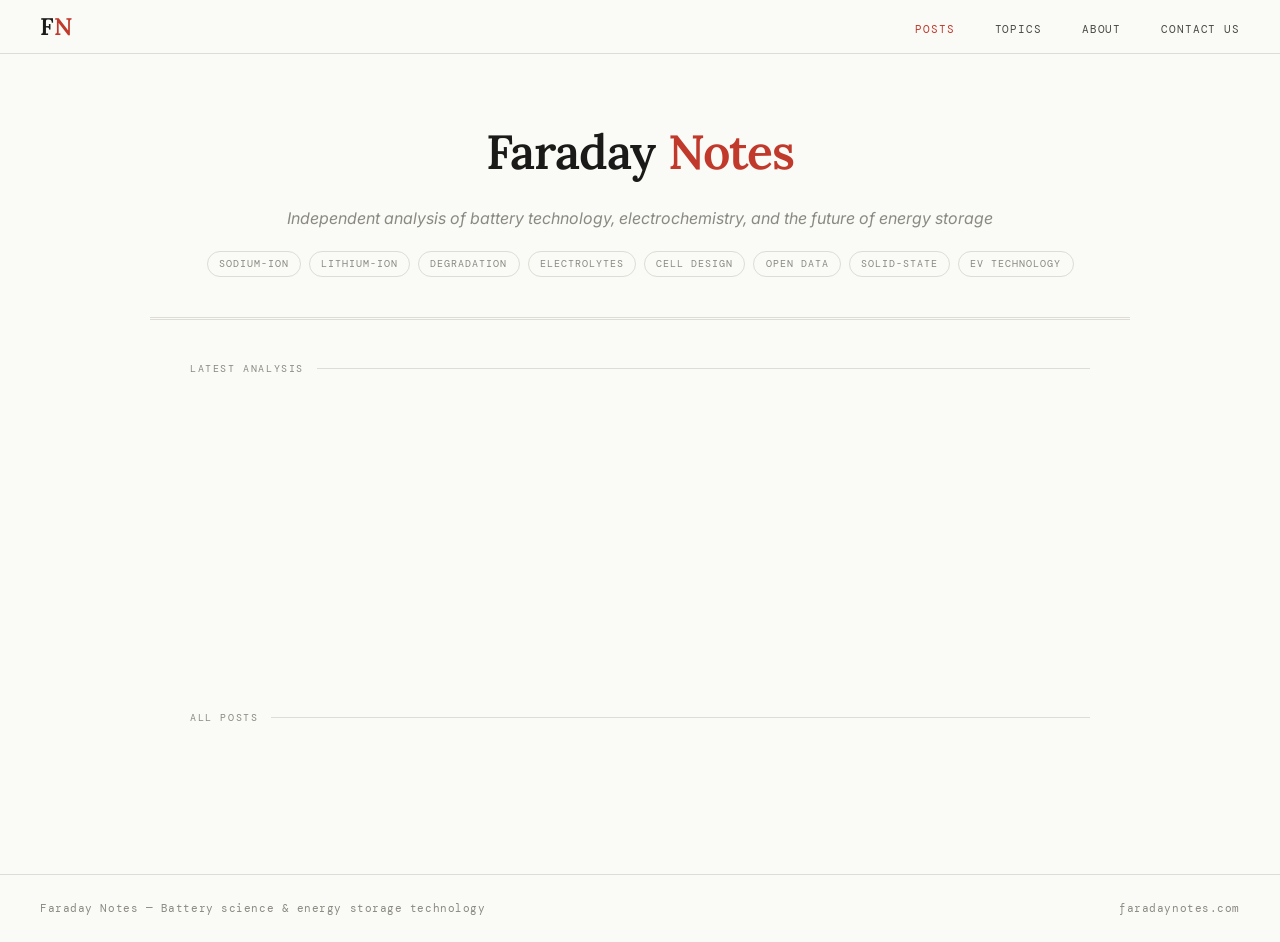
==== index.html @ 0e65e460 "Going live" ====
<!DOCTYPE html>
<html lang="en">
<head>
<meta charset="UTF-8">
<meta name="viewport" content="width=device-width, initial-scale=1.0">
<title>Faraday Notes — Independent Analysis of Battery Technology, Electrochemistry, and the Future of Energy Storage</title>
<meta name="description" content="Deep dives into lithium-ion, sodium-ion, and next-gen batteries — breaking down what's real, what's hype, and what the data actually shows.">

<!-- Open Graph -->
<meta property="og:type" content="website">
<meta property="og:url" content="https://faradaynotes.com/">
<meta property="og:title" content="The Truth Behind the Battery Headlines">
<meta property="og:description" content="Independent analysis of lithium-ion, sodium-ion, and solid-state batteries through real electrochemical data and degradation diagnostics.">
<meta property="og:image" content="https://faradaynotes.com/og-default.png">
<meta name="twitter:card" content="summary_large_image">
<meta name="twitter:title" content="The Truth Behind the Battery Headlines — Faraday Notes">
<meta name="twitter:description" content="Deep dives into lithium-ion, sodium-ion, and next-gen batteries — breaking down what's real, what's hype, and what the data actually shows.">
<meta name="twitter:image" content="https://faradaynotes.com/og-default.png">

<!-- Google Analytics -->
<script async src="https://www.googletagmanager.com/gtag/js?id=G-0CN9KHP8L1"></script>
<script>
  window.dataLayer = window.dataLayer || [];
  function gtag(){dataLayer.push(arguments);}
  gtag('js', new Date());
  gtag('config', 'G-0CN9KHP8L1');
</script>

<link rel="icon" type="image/png" href="favicon.png">
<link rel="icon" type="image/svg+xml" href="data:image/svg+xml,<svg xmlns='http://www.w3.org/2000/svg' viewBox='0 0 32 32'><rect width='32' height='32' fill='%23fafaf7' rx='4'/><text x='1' y='25' font-family='Georgia,serif' font-size='23' font-weight='700' fill='%231a1a18'>F</text><text x='15' y='25' font-family='Georgia,serif' font-size='23' font-weight='700' fill='%23c0392b'>N</text></svg>">
<link rel="preconnect" href="https://fonts.googleapis.com">
<link rel="preconnect" href="https://fonts.gstatic.com" crossorigin>
<link rel="stylesheet" href="https://fonts.googleapis.com/css2?family=Lora:ital,wght@0,400;0,600;1,400&family=DM+Mono:wght@400;500&family=Inter:wght@300;400;600&display=swap">
<link rel="stylesheet" href="style.css">
<style>
  .masthead {
    border-bottom: 3px double var(--rule);
    padding: 3.5rem 2.5rem 2.5rem;
    text-align: center;
    max-width: var(--wide);
    margin: 0 auto;
  }
  .masthead-title {
    font-family: var(--display);
    font-size: 3rem;
    font-weight: 600;
    letter-spacing: -0.02em;
    color: var(--ink);
    margin-bottom: 0.6rem;
  }
  .masthead-title span { color: var(--accent); }
  .masthead-tagline {
    font-size: 1rem;
    font-style: italic;
    color: var(--ink-faint);
    margin-bottom: 1.2rem;
  }
  .masthead-topics {
    display: flex;
    justify-content: center;
    gap: 0.5rem;
    flex-wrap: wrap;
  }
  .topic-pill {
    font-family: var(--mono);
    font-size: 10px;
    letter-spacing: 0.1em;
    text-transform: uppercase;
    color: var(--ink-faint);
    border: 1px solid var(--rule);
    padding: 0.2rem 0.7rem;
    border-radius: 20px;
  }
  .featured-section {
    max-width: var(--wide);
    margin: 0 auto;
    padding: 2.5rem 2.5rem 0;
  }
  .featured-card {
    display: grid;
    grid-template-columns: 1fr 1fr;
    gap: 3rem;
    align-items: center;
    padding-bottom: 2.5rem;
    border-bottom: 1px solid var(--rule);
    cursor: pointer;
    text-decoration: none;
    color: inherit;
  }
  .featured-card:hover .featured-title { color: var(--accent); }
  .featured-tag {
    font-family: var(--mono);
    font-size: 10px;
    letter-spacing: 0.12em;
    text-transform: uppercase;
    color: var(--accent);
    margin-bottom: 0.8rem;
  }
  .featured-title {
    font-family: var(--display);
    font-size: 1.8rem;
    font-weight: 600;
    line-height: 1.25;
    margin-bottom: 0.8rem;
    transition: color 0.15s;
  }
  .featured-excerpt {
    font-size: 0.95rem;
    color: var(--ink-light);
    line-height: 1.65;
    margin-bottom: 1rem;
  }
  .featured-meta {
    font-family: var(--mono);
    font-size: 10px;
    color: var(--ink-faint);
    letter-spacing: 0.05em;
    display: flex;
    gap: 1.2rem;
  }
  .featured-thumb {
    border: 1px solid var(--rule);
    border-radius: 4px;
    overflow: hidden;
    background: var(--paper-warm);
    aspect-ratio: 16 / 9;
  }
  .featured-thumb img {
    width: 100%;
    height: 100%;
    object-fit: cover;
    display: block;
  }
  /* ── Post list (distill.pub-style chronological stack) ── */
  .posts-section {
    max-width: var(--wide);
    margin: 0 auto;
    padding: 2rem 2.5rem 4rem;
  }
  .post-list {
    display: flex;
    flex-direction: column;
    gap: 0;
  }
  .post-row {
    display: grid;
    grid-template-columns: 160px 1fr;
    gap: 1.6rem;
    align-items: start;
    padding: 1.6rem 0;
    border-top: 1px solid var(--rule);
    text-decoration: none;
    color: inherit;
    transition: border-color 0.15s;
  }
  .post-row:last-child { border-bottom: 1px solid var(--rule); }
  .post-row:hover { border-color: var(--accent); }
  .post-row:hover .post-row-title { color: var(--accent); }
  .post-row-thumb {
    aspect-ratio: 16 / 9;
    border: 1px solid var(--rule);
    border-radius: 3px;
    overflow: hidden;
    background: var(--paper-warm);
  }
  .post-row-thumb img {
    width: 100%;
    height: 100%;
    object-fit: cover;
    display: block;
  }
  .post-row-tag {
    font-family: var(--mono);
    font-size: 10px;
    letter-spacing: 0.1em;
    text-transform: uppercase;
    color: var(--accent);
    margin-bottom: 0.45rem;
  }
  .post-row-title {
    font-family: var(--display);
    font-size: 1.05rem;
    font-weight: 600;
    line-height: 1.3;
    margin-bottom: 0.45rem;
    color: var(--ink);
    transition: color 0.15s;
  }
  .post-row-excerpt {
    font-size: 0.85rem;
    color: var(--ink-light);
    line-height: 1.6;
    margin-bottom: 0.6rem;
  }
  .post-row-meta {
    font-family: var(--mono);
    font-size: 10px;
    color: var(--ink-faint);
    letter-spacing: 0.04em;
    display: flex;
    gap: 1rem;
  }
  @media (max-width: 800px) {
    .featured-card { grid-template-columns: 1fr; }
    .masthead-title { font-size: 2rem; }
    .post-row { grid-template-columns: 100px 1fr; gap: 1rem; }
  }
  @media (max-width: 500px) {
    .post-row { grid-template-columns: 1fr; }
    .post-row-thumb { display: none; }
  }
  .load-more-btn {
    font-family: var(--mono);
    font-size: 11px;
    letter-spacing: 0.08em;
    text-transform: uppercase;
    color: var(--ink);
    background: none;
    border: 1px solid var(--rule);
    padding: 0.65rem 1.6rem;
    border-radius: 2px;
    cursor: pointer;
    transition: border-color 0.15s, color 0.15s;
  }
  .load-more-btn:hover { border-color: var(--accent); color: var(--accent); }
</style>
<script>
(function () {
  const PAGE_SIZE = 8;
  let allPosts = [];
  let rendered = 0;

  function formatDate(iso) {
    // "2026-04-20" → "April 20, 2026"
    // Parse as UTC to avoid timezone date-shift
    const d = new Date(iso + 'T00:00:00Z');
    return d.toLocaleDateString('en-US', { year: 'numeric', month: 'long', day: 'numeric', timeZone: 'UTC' });
  }

  function postThumb(slug) {
    return 'posts/' + slug + '/thumbnail.png';
  }

  function postHref(slug) {
    return 'posts/' + slug + '/';
  }

  function renderFeatured(post) {
    const card = document.getElementById('featured-card');
    card.href = postHref(post.slug);
    document.getElementById('featured-tag').textContent = post.tags;
    document.getElementById('featured-title').textContent = post.title;
    document.getElementById('featured-excerpt').textContent = post.excerpt;
    document.getElementById('featured-date').textContent = formatDate(post.date);
    document.getElementById('featured-tags').textContent = post.tags;
    const img = document.getElementById('featured-thumb');
    img.src = postThumb(post.slug);
    img.alt = post.title;
    card.style.visibility = 'visible';
  }

  function makeRow(post) {
    const a = document.createElement('a');
    a.className = 'post-row';
    a.href = postHref(post.slug);
    a.innerHTML =
      '<div class="post-row-thumb">' +
        '<img src="' + postThumb(post.slug) + '" alt="' + post.title.replace(/"/g, '&quot;') + '" loading="lazy">' +
      '</div>' +
      '<div>' +
        '<div class="post-row-tag">' + post.tags + '</div>' +
        '<div class="post-row-title">' + post.title + '</div>' +
        '<div class="post-row-excerpt">' + post.excerpt + '</div>' +
        '<div class="post-row-meta">' +
          '<span>' + formatDate(post.date) + '</span>' +
        '</div>' +
      '</div>';
    return a;
  }

  function renderPage() {
    const list = document.getElementById('post-list');
    const next = allPosts.slice(rendered, rendered + PAGE_SIZE);
    next.forEach(function (post) { list.appendChild(makeRow(post)); });
    rendered += next.length;
    const wrap = document.getElementById('load-more-wrap');
    wrap.style.display = rendered < allPosts.length ? 'block' : 'none';
  }

  fetch('posts/posts.json')
    .then(function (r) { return r.json(); })
    .then(function (posts) {
      if (!posts || !posts.length) return;
      allPosts = posts;
      renderFeatured(posts[0]);
      renderPage();
    })
    .catch(function () {
      /* Silently fail on local file:// preview — use Live Server instead */
    });

  document.addEventListener('click', function (e) {
    if (e.target && e.target.id === 'load-more-btn') {
      renderPage();
    }
  });
})();
</script>
<link rel="canonical" href="https://faradaynotes.com/">
</head>
<body>
<nav>
  <a class="nav-brand" href="/">F<span>N</span></a>
  <ul class="nav-links">
    <li><a href="/" class="active">Posts</a></li>
    <li><a href="topics.html">Topics</a></li>
    <li><a href="about.html">About</a></li>
    <li><a href="contact.html">Contact Us</a></li>
  </ul>
</nav>

<div class="masthead">
  <h1 class="masthead-title">Faraday <span>Notes</span></h1>
  <p class="masthead-tagline">Independent analysis of battery technology, electrochemistry, and the future of energy storage</p>
  <div class="masthead-topics">
    <span class="topic-pill">Sodium-Ion</span>
    <span class="topic-pill">Lithium-Ion</span>
    <span class="topic-pill">Degradation</span>
    <span class="topic-pill">Electrolytes</span>
    <span class="topic-pill">Cell Design</span>
    <span class="topic-pill">Open Data</span>
    <span class="topic-pill">Solid-State</span>
    <span class="topic-pill">EV Technology</span>
  </div>
</div>

<div class="featured-section">
  <div class="section-label">Latest Analysis</div>
  <!-- JS-populated featured card -->
  <a class="featured-card" id="featured-card" href="#" style="visibility:hidden;">
    <div>
      <div class="featured-tag" id="featured-tag"></div>
      <h2 class="featured-title" id="featured-title"></h2>
      <p class="featured-excerpt" id="featured-excerpt"></p>
      <div class="featured-meta">
        <span id="featured-date"></span>
        <span id="featured-tags"></span>
      </div>
    </div>
    <div class="featured-thumb">
      <img id="featured-thumb" src="" alt="" loading="lazy">
    </div>
  </a>
</div>

<div class="posts-section">
  <div class="section-label">All Posts</div>
  <div class="post-list" id="post-list"></div>
  <div id="load-more-wrap" style="text-align:center; padding: 1.5rem 0 0; display:none;">
    <button id="load-more-btn" class="load-more-btn">Load more</button>
  </div>
</div>

<footer>
  <span>Faraday Notes — Battery science & energy storage technology</span>
  <span>faradaynotes.com</span>
</footer>
</body>
</html>
---- style.css ----
/* =============================================================================
   Faraday Notes — Global Stylesheet
   Fonts: Inter (body), Lora (display/headings), DM Mono (labels/code/meta)
   ============================================================================= */

@import url('https://fonts.googleapis.com/css2?family=Lora:ital,wght@0,400;0,600;1,400&family=DM+Mono:ital,wght@0,400;0,500;1,400&family=Inter:wght@300;400;500;600&display=swap');

/* ── Design tokens ── */
:root {
  --ink:        #1a1a18;
  --ink-light:  #4a4a44;
  --ink-faint:  #8a8a82;
  --paper:      #fafaf7;
  --paper-warm: #f4f3ee;
  --accent:     #c0392b;
  --rule:       #ddddd5;
  --highlight:  #fff9c4;

  --mono:    'DM Mono', monospace;
  --serif:   'Inter', system-ui, sans-serif;
  --display: 'Lora', Georgia, serif;

  --col:  680px;
  --wide: 980px;
}

/* ── Reset ── */
*, *::before, *::after {
  box-sizing: border-box;
  margin: 0;
  padding: 0;
}

/* ── Base ── */
body {
  background: var(--paper);
  color: var(--ink);
  font-family: var(--serif);
  font-size: 18px;
  line-height: 1.75;
  -webkit-font-smoothing: antialiased;
  text-rendering: optimizeLegibility;
}

/* ── Navigation ── */
nav {
  border-bottom: 1px solid var(--rule);
  padding: 0 2.5rem;
  height: 54px;
  display: flex;
  align-items: center;
  justify-content: space-between;
  background: var(--paper);
  position: sticky;
  top: 0;
  z-index: 100;
}

.nav-brand {
  font-family: var(--display);
  font-size: 1.5rem;
  font-weight: 600;
  color: var(--ink);
  text-decoration: none;
  letter-spacing: -0.02em;
}

.nav-brand span { color: var(--accent); }

.nav-links {
  display: flex;
  gap: 2.5rem;
  list-style: none;
}

.nav-links a {
  font-family: var(--mono);
  font-size: 11px;
  letter-spacing: 0.08em;
  text-transform: uppercase;
  color: var(--ink-light);
  text-decoration: none;
  transition: color 0.15s;
}

.nav-links a:hover,
.nav-links a.active { color: var(--accent); }

/* ── Footer ── */
footer {
  border-top: 1px solid var(--rule);
  padding: 1.5rem 2.5rem;
  font-family: var(--mono);
  font-size: 11px;
  color: var(--ink-faint);
  letter-spacing: 0.05em;
  display: flex;
  justify-content: space-between;
  align-items: center;
  margin-top: 4rem;
}

/* ── Shared UI atoms ── */

.section-label {
  font-family: var(--mono);
  font-size: 10px;
  letter-spacing: 0.16em;
  text-transform: uppercase;
  color: var(--ink-faint);
  margin-bottom: 1.2rem;
  display: flex;
  align-items: center;
  gap: 0.8rem;
}

.section-label::after {
  content: '';
  flex: 1;
  height: 1px;
  background: var(--rule);
}

.post-tag {
  font-family: var(--mono);
  font-size: 10px;
  letter-spacing: 0.12em;
  text-transform: uppercase;
  color: var(--accent);
  margin-bottom: 0.5rem;
}

/* ── Homepage post list ── */
.post-list {
  display: flex;
  flex-direction: column;
}

.post-row {
  display: grid;
  grid-template-columns: 160px 1fr;
  gap: 1.6rem;
  align-items: start;
  padding: 1.6rem 0;
  border-top: 1px solid var(--rule);
  text-decoration: none;
  color: inherit;
  transition: border-color 0.15s;
}

.post-row:last-child { border-bottom: 1px solid var(--rule); }
.post-row:hover { border-color: var(--accent); }
.post-row:hover .post-row-title { color: var(--accent); }

.post-row-thumb {
  aspect-ratio: 16 / 9;
  border: 1px solid var(--rule);
  border-radius: 3px;
  overflow: hidden;
  background: var(--paper-warm);
}

.post-row-thumb img {
  width: 100%;
  height: 100%;
  object-fit: cover;
  display: block;
}

.post-row-tag {
  font-family: var(--mono);
  font-size: 10px;
  letter-spacing: 0.1em;
  text-transform: uppercase;
  color: var(--accent);
  margin-bottom: 0.45rem;
}

.post-row-title {
  font-family: var(--display);
  font-size: 1.05rem;
  font-weight: 600;
  line-height: 1.3;
  margin-bottom: 0.45rem;
  color: var(--ink);
  transition: color 0.15s;
}

.post-row-excerpt {
  font-size: 0.85rem;
  color: var(--ink-light);
  line-height: 1.6;
  margin-bottom: 0.6rem;
}

.post-row-meta {
  font-family: var(--mono);
  font-size: 10px;
  color: var(--ink-faint);
  letter-spacing: 0.04em;
  display: flex;
  gap: 1rem;
}

.post-meta {
  font-family: var(--mono);
  font-size: 10px;
  color: var(--ink-faint);
  letter-spacing: 0.04em;
}

.tag {
  font-family: var(--mono);
  font-size: 10px;
  letter-spacing: 0.1em;
  text-transform: uppercase;
  color: var(--ink-faint);
  border: 1px solid var(--rule);
  padding: 0.2rem 0.6rem;
  border-radius: 2px;
}

.back-btn {
  font-family: var(--mono);
  font-size: 11px;
  letter-spacing: 0.08em;
  text-transform: uppercase;
  color: var(--ink-faint);
  background: none;
  border: none;
  cursor: pointer;
  padding: 0;
  margin-bottom: 2rem;
  display: inline-block;
  text-decoration: none;
}

.back-btn:hover { color: var(--accent); }

/* =============================================================================
   Post layout — CSS Grid with named column lines
   Columns: screen (viewport) > page (~960px) > text (~680px)
   .post-body uses display:contents so its children join the grid directly.
   ============================================================================= */

.post-layout {
  display: grid;
  grid-template-columns:
    [screen-start] 1fr
    [page-start]   minmax(0, 140px)
    [text-start]   minmax(0, 680px)
    [text-end]     minmax(0, 140px)
    [page-end]     1fr
    [screen-end];
  row-gap: 0;
}

.post-layout > * { grid-column: text; }

/* ── Post header ── */
.post-header {
  grid-column: text;
  padding: 4rem 0 2.5rem;
  border-bottom: 1px solid var(--rule);
}

.post-category {
  font-family: var(--mono);
  font-size: 11px;
  letter-spacing: 0.14em;
  text-transform: uppercase;
  color: var(--accent);
  margin-bottom: 0.9rem;
}

.post-h1 {
  font-family: var(--display);
  font-size: 2.4rem;
  font-weight: 600;
  line-height: 1.18;
  margin-bottom: 1.1rem;
  letter-spacing: -0.01em;
}

.post-abstract {
  font-size: 1.05rem;
  font-style: italic;
  color: var(--ink-light);
  line-height: 1.72;
  margin-bottom: 1.6rem;
}

.post-byline {
  font-family: var(--mono);
  font-size: 11px;
  color: var(--ink-faint);
  letter-spacing: 0.04em;
  border-top: 1px solid var(--rule);
  padding-top: 1rem;
  display: flex;
  gap: 2rem;
  flex-wrap: wrap;
}

.small-note {
  font-size: 0.9rem;
  color: var(--ink-faint);
}

/* ── Hero image ── */
.hero-wrap {
  grid-column: page;
  padding: 2.5rem 0 0;
}

.hero-card {
  background: var(--paper-warm);
  border: 1px solid var(--rule);
  border-radius: 6px;
  overflow: hidden;
}

.hero-card img { width: 100%; display: block; }

/* ── Post body ── */
.post-body { display: contents; }

.post-body h2 {
  grid-column: text;
  font-family: var(--display);
  font-size: 1.42rem;
  font-weight: 600;
  margin: 3.2rem 0 0.9rem;
  border-left: 3px solid var(--accent);
  padding-left: 0.85rem;
}

.post-body h3 {
  grid-column: text;
  font-family: var(--mono);
  font-size: 11px;
  letter-spacing: 0.12em;
  text-transform: uppercase;
  color: var(--ink-faint);
  margin: 2rem 0 0.7rem;
}

.post-body p {
  grid-column: text;
  margin-bottom: 0;
  margin-top: 1.1em;
}

.post-body p:first-child { margin-top: 1.8rem; }

.lede-list {
  grid-column: text;
  margin: 0.5rem 0 1rem 1.2rem;
}

.lede-list li { margin-bottom: 0.5rem; }

/* ── Aside ── */
.aside {
  grid-column: text;
  background: var(--highlight);
  border-left: 3px solid #e8b84b;
  padding: 0.9rem 1.1rem;
  margin: 1.6rem 0;
  font-size: 0.93rem;
  color: var(--ink-light);
  font-style: italic;
  border-radius: 0 3px 3px 0;
}

/* ── Figure system ── */
.fig-inline {
  grid-column: text;
  background: var(--paper-warm);
  border: 1px solid var(--rule);
  border-radius: 6px;
  overflow: hidden;
  margin: 3rem 0 0;
}

.fig-inline + p { margin-top: 1.8rem; }

.fig-inline img {
  width: 100%;
  display: block;
}

.fig-caption {
  font-family: var(--mono);
  font-size: 11px;
  color: var(--ink-faint);
  line-height: 1.6;
  padding: 0.85rem 1rem 0.9rem;
  border-top: 1px solid var(--rule);
}

.fig-inline.fig-page { grid-column: page; }

/* ── Data tables ── */
.electrochem-table {
  grid-column: text;
  background: var(--paper-warm);
  border: 1px solid var(--rule);
  border-radius: 6px;
  overflow: hidden;
  margin: 2rem 0 0;
  padding: 1.1rem;
}

.data-table {
  width: 100%;
  border-collapse: collapse;
  font-size: 0.92rem;
}

.data-table th {
  font-family: var(--mono);
  font-size: 10px;
  letter-spacing: 0.1em;
  text-transform: uppercase;
  color: var(--ink-faint);
  border-bottom: 2px solid var(--rule);
  padding: 0.6rem 0.75rem;
  text-align: left;
  vertical-align: bottom;
}

.data-table td {
  padding: 0.75rem;
  border-bottom: 1px solid var(--rule);
  color: var(--ink-light);
  vertical-align: top;
}

.data-table tr:last-child td { border-bottom: none; }
.data-table tr:hover td { background: rgba(0,0,0,0.018); }

.table-note {
  margin-top: 0.85rem;
  font-size: 0.88rem;
  color: var(--ink-faint);
  font-style: italic;
}

/* ── Callout grid ── */
.callout-grid {
  grid-column: text;
  display: grid;
  grid-template-columns: 1fr 1fr;
  gap: 1rem;
  margin: 1.8rem 0 0;
}

.callout {
  border: 1px solid var(--rule);
  background: var(--paper-warm);
  padding: 1.1rem;
  border-radius: 5px;
}

.callout .label {
  font-family: var(--mono);
  font-size: 10px;
  letter-spacing: 0.1em;
  text-transform: uppercase;
  color: var(--ink-faint);
  margin-bottom: 0.5rem;
}

.callout p {
  grid-column: unset;
  margin-top: 0.3rem;
  font-size: 0.95rem;
}

/* ── Equation / key-fact box ── */
.equation {
  grid-column: text;
  font-family: var(--mono);
  font-size: 0.88rem;
  background: var(--paper-warm);
  border: 1px solid var(--rule);
  padding: 1.1rem 1.3rem;
  margin: 2rem 0 0;
  text-align: center;
  border-radius: 5px;
  line-height: 1.65;
  color: var(--ink-light);
}

/* ── Two-up image pair ── */
.two-up {
  grid-column: text;
  display: grid;
  grid-template-columns: 1fr 1fr;
  gap: 1rem;
}

/* ── Post tags ── */
.post-tags {
  grid-column: text;
  margin-top: 3rem;
  padding-top: 1.4rem;
  border-top: 1px solid var(--rule);
  display: flex;
  gap: 0.5rem;
  flex-wrap: wrap;
}

/* ── Figure 3: interactive dQ/dV chart widget ── */
.fig3-wrap {
  grid-column: page;
  background: var(--paper-warm);
  border: 1px solid var(--rule);
  border-radius: 6px;
  overflow: hidden;
  margin: 3rem 0 0;
}

.fig3-toolbar {
  padding: 1rem 1.2rem 0.9rem;
  border-bottom: 1px solid var(--rule);
  background: var(--paper);
}

.fig3-btns {
  display: flex;
  gap: 0.5rem;
  margin-bottom: 0.85rem;
}

.fig3-btn {
  font-family: var(--mono);
  font-size: 10px;
  letter-spacing: 0.06em;
  text-transform: uppercase;
  padding: 0.35rem 0.75rem;
  border: 1px solid var(--rule);
  border-radius: 3px;
  background: var(--paper);
  color: var(--ink-light);
  cursor: pointer;
  transition: all 0.12s;
}

.fig3-btn:hover               { background: var(--paper-warm); color: var(--ink); }
.fig3-btn-primary             { border-color: var(--accent); color: var(--accent); }
.fig3-btn-primary:hover       { background: var(--accent); color: #fff; }

.fig3-checks {
  display: flex;
  flex-wrap: wrap;
  gap: 0.4rem 1.1rem;
  font-family: var(--mono);
  font-size: 10px;
  color: var(--ink-light);
}

.fig3-chk {
  display: inline-flex;
  align-items: center;
  gap: 0.4rem;
  cursor: pointer;
  user-select: none;
  letter-spacing: 0.03em;
}

.fig3-chk input       { cursor: pointer; accent-color: var(--accent); }

.fig3-swatch {
  width: 20px;
  height: 0;
  display: inline-block;
  border-top: 3px solid #000;
  flex-shrink: 0;
}

.fig3-panels          { padding: 1rem 1.2rem 0.5rem; }
.fig3-panel           { margin-bottom: 1.2rem; }

.fig3-panel-title {
  font-family: var(--mono);
  font-size: 10px;
  letter-spacing: 0.1em;
  text-transform: uppercase;
  color: var(--ink-faint);
  margin-bottom: 0.5rem;
}

.fig3-chart-wrap {
  position: relative;
  height: 340px;
}

/* ── Responsive ── */
@media (max-width: 1060px) {
  .post-layout {
    grid-template-columns:
      [screen-start page-start] 2rem
      [text-start] 1fr
      [text-end] 2rem
      [page-end screen-end];
  }
}

@media (max-width: 800px) {
  nav    { padding: 0 1.2rem; }
  footer { flex-direction: column; gap: 0.5rem; text-align: center; }
  .post-row { grid-template-columns: 100px 1fr; gap: 1rem; }
}

@media (max-width: 500px) {
  .post-row { grid-template-columns: 1fr; }
  .post-row-thumb { display: none; }
}

@media (max-width: 600px) {
  .post-h1     { font-size: 1.85rem; }
  .post-header { padding-top: 2.5rem; }
  .two-up,
  .callout-grid { grid-template-columns: 1fr; }
}
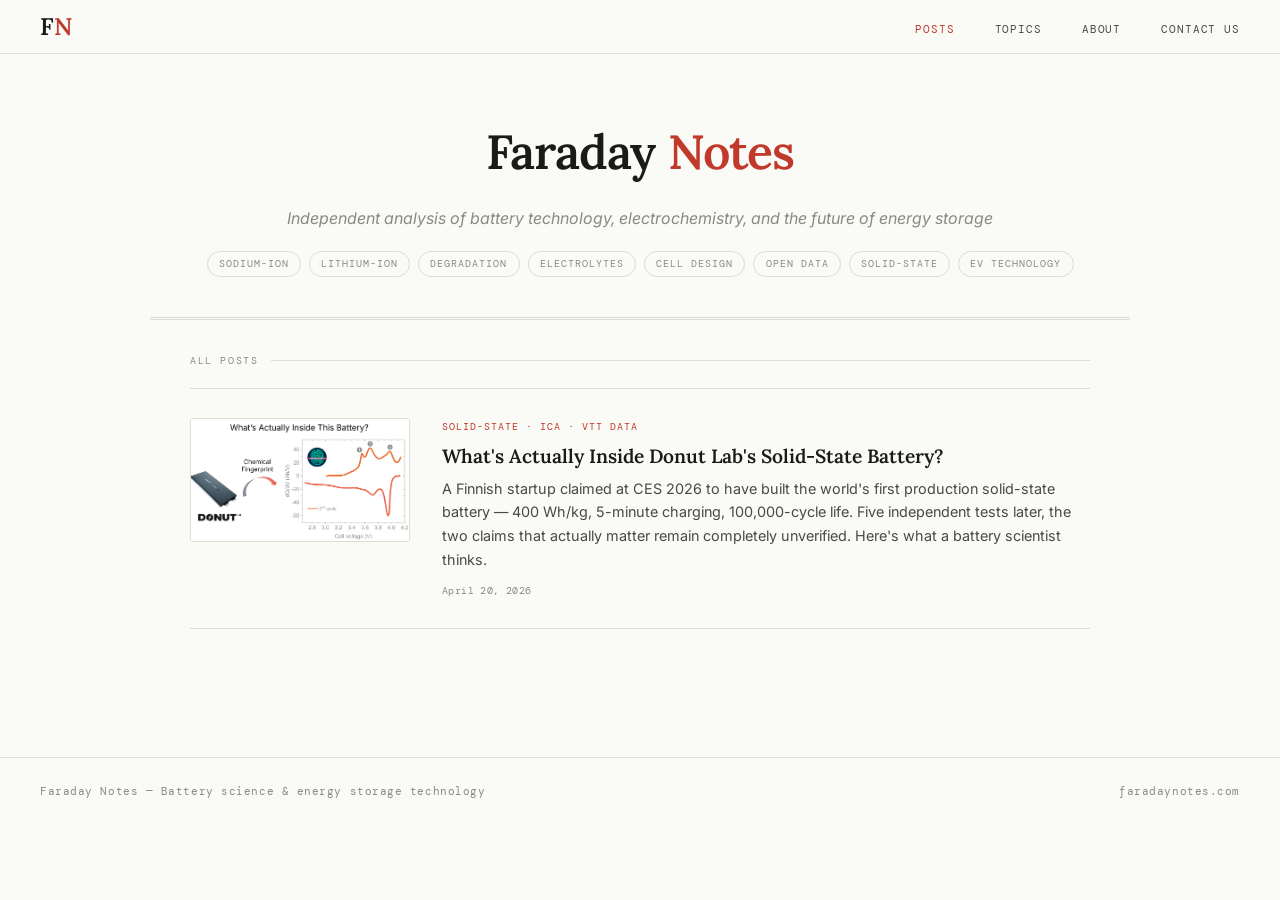
==== commit 3db1ff7f: "going live 2" ====
--- a/index.html
+++ b/index.html
@@ -71,67 +71,8 @@
     padding: 0.2rem 0.7rem;
     border-radius: 20px;
   }
-  .featured-section {
-    max-width: var(--wide);
-    margin: 0 auto;
-    padding: 2.5rem 2.5rem 0;
-  }
-  .featured-card {
-    display: grid;
-    grid-template-columns: 1fr 1fr;
-    gap: 3rem;
-    align-items: center;
-    padding-bottom: 2.5rem;
-    border-bottom: 1px solid var(--rule);
-    cursor: pointer;
-    text-decoration: none;
-    color: inherit;
-  }
-  .featured-card:hover .featured-title { color: var(--accent); }
-  .featured-tag {
-    font-family: var(--mono);
-    font-size: 10px;
-    letter-spacing: 0.12em;
-    text-transform: uppercase;
-    color: var(--accent);
-    margin-bottom: 0.8rem;
-  }
-  .featured-title {
-    font-family: var(--display);
-    font-size: 1.8rem;
-    font-weight: 600;
-    line-height: 1.25;
-    margin-bottom: 0.8rem;
-    transition: color 0.15s;
-  }
-  .featured-excerpt {
-    font-size: 0.95rem;
-    color: var(--ink-light);
-    line-height: 1.65;
-    margin-bottom: 1rem;
-  }
-  .featured-meta {
-    font-family: var(--mono);
-    font-size: 10px;
-    color: var(--ink-faint);
-    letter-spacing: 0.05em;
-    display: flex;
-    gap: 1.2rem;
-  }
-  .featured-thumb {
-    border: 1px solid var(--rule);
-    border-radius: 4px;
-    overflow: hidden;
-    background: var(--paper-warm);
-    aspect-ratio: 16 / 9;
-  }
-  .featured-thumb img {
-    width: 100%;
-    height: 100%;
-    object-fit: cover;
-    display: block;
-  }
-  /* ── Post list (distill.pub-style chronological stack) ── */
+
+  /* ── Post list ── */
   .posts-section {
     max-width: var(--wide);
     margin: 0 auto;
@@ -144,10 +85,10 @@
   }
   .post-row {
     display: grid;
-    grid-template-columns: 160px 1fr;
-    gap: 1.6rem;
+    grid-template-columns: 220px 1fr;
+    gap: 2rem;
     align-items: start;
-    padding: 1.6rem 0;
+    padding: 1.8rem 0;
     border-top: 1px solid var(--rule);
     text-decoration: none;
     color: inherit;
@@ -175,22 +116,22 @@
     letter-spacing: 0.1em;
     text-transform: uppercase;
     color: var(--accent);
-    margin-bottom: 0.45rem;
+    margin-bottom: 0.5rem;
   }
   .post-row-title {
     font-family: var(--display);
-    font-size: 1.05rem;
+    font-size: 1.2rem;
     font-weight: 600;
     line-height: 1.3;
-    margin-bottom: 0.45rem;
+    margin-bottom: 0.5rem;
     color: var(--ink);
     transition: color 0.15s;
   }
   .post-row-excerpt {
-    font-size: 0.85rem;
+    font-size: 0.9rem;
     color: var(--ink-light);
-    line-height: 1.6;
-    margin-bottom: 0.6rem;
+    line-height: 1.65;
+    margin-bottom: 0.65rem;
   }
   .post-row-meta {
     font-family: var(--mono);
@@ -201,9 +142,8 @@
     gap: 1rem;
   }
   @media (max-width: 800px) {
-    .featured-card { grid-template-columns: 1fr; }
     .masthead-title { font-size: 2rem; }
-    .post-row { grid-template-columns: 100px 1fr; gap: 1rem; }
+    .post-row { grid-template-columns: 140px 1fr; gap: 1.2rem; }
   }
   @media (max-width: 500px) {
     .post-row { grid-template-columns: 1fr; }
@@ -231,8 +171,6 @@
   let rendered = 0;
 
   function formatDate(iso) {
-    // "2026-04-20" → "April 20, 2026"
-    // Parse as UTC to avoid timezone date-shift
     const d = new Date(iso + 'T00:00:00Z');
     return d.toLocaleDateString('en-US', { year: 'numeric', month: 'long', day: 'numeric', timeZone: 'UTC' });
   }
@@ -243,20 +181,6 @@
 
   function postHref(slug) {
     return 'posts/' + slug + '/';
-  }
-
-  function renderFeatured(post) {
-    const card = document.getElementById('featured-card');
-    card.href = postHref(post.slug);
-    document.getElementById('featured-tag').textContent = post.tags;
-    document.getElementById('featured-title').textContent = post.title;
-    document.getElementById('featured-excerpt').textContent = post.excerpt;
-    document.getElementById('featured-date').textContent = formatDate(post.date);
-    document.getElementById('featured-tags').textContent = post.tags;
-    const img = document.getElementById('featured-thumb');
-    img.src = postThumb(post.slug);
-    img.alt = post.title;
-    card.style.visibility = 'visible';
   }
 
   function makeRow(post) {
@@ -292,7 +216,6 @@
     .then(function (posts) {
       if (!posts || !posts.length) return;
       allPosts = posts;
-      renderFeatured(posts[0]);
       renderPage();
     })
     .catch(function () {
@@ -334,25 +257,6 @@
   </div>
 </div>
 
-<div class="featured-section">
-  <div class="section-label">Latest Analysis</div>
-  <!-- JS-populated featured card -->
-  <a class="featured-card" id="featured-card" href="#" style="visibility:hidden;">
-    <div>
-      <div class="featured-tag" id="featured-tag"></div>
-      <h2 class="featured-title" id="featured-title"></h2>
-      <p class="featured-excerpt" id="featured-excerpt"></p>
-      <div class="featured-meta">
-        <span id="featured-date"></span>
-        <span id="featured-tags"></span>
-      </div>
-    </div>
-    <div class="featured-thumb">
-      <img id="featured-thumb" src="" alt="" loading="lazy">
-    </div>
-  </a>
-</div>
-
 <div class="posts-section">
   <div class="section-label">All Posts</div>
   <div class="post-list" id="post-list"></div>
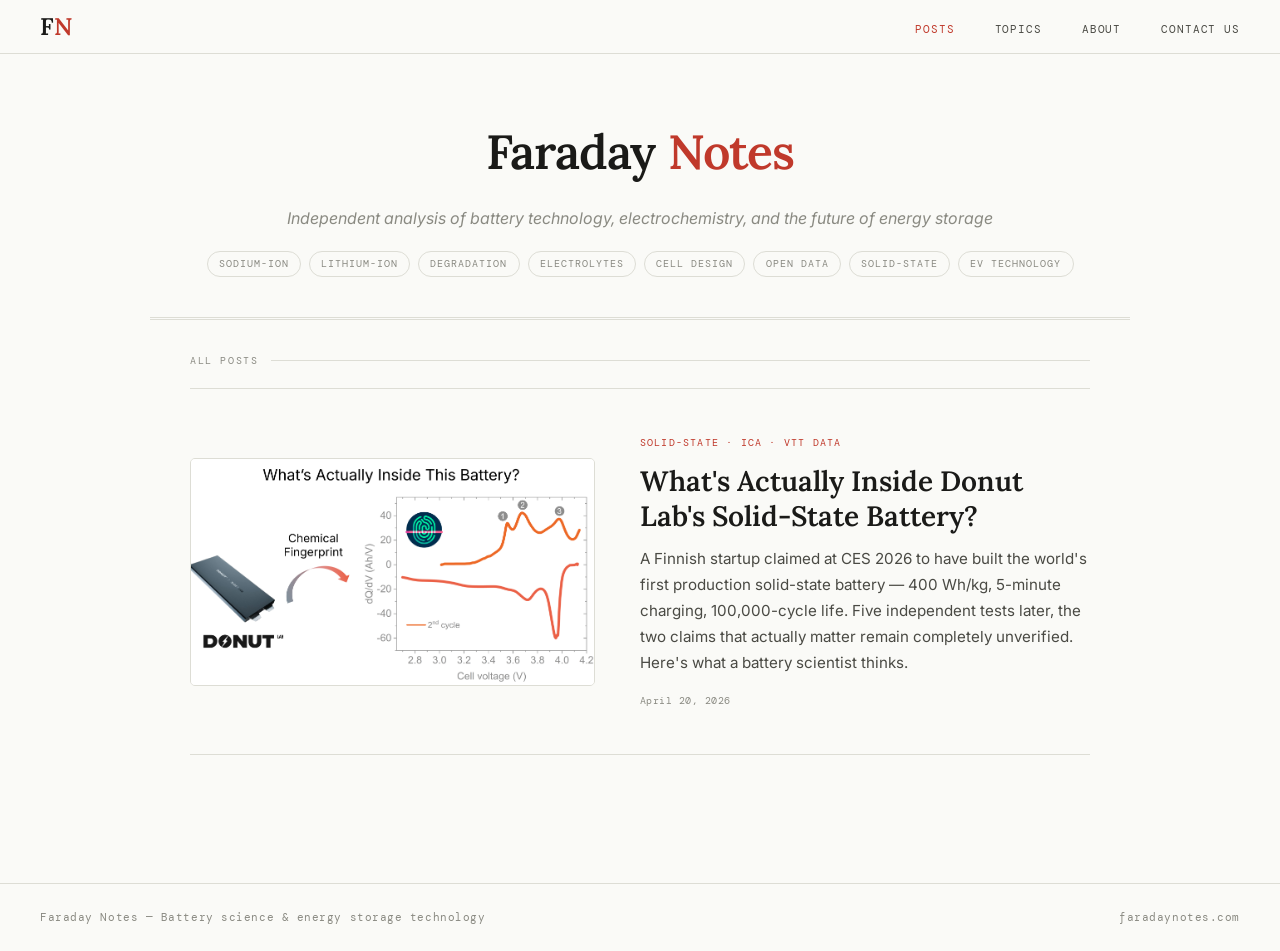
==== commit 2d5c1e37: "going live 3" ====
--- a/index.html
+++ b/index.html
@@ -72,7 +72,7 @@
     border-radius: 20px;
   }
 
-  /* ── Post list ── */
+  /* ── Post feed ── */
   .posts-section {
     max-width: var(--wide);
     margin: 0 auto;
@@ -81,74 +81,71 @@
   .post-list {
     display: flex;
     flex-direction: column;
-    gap: 0;
-  }
-  .post-row {
+  }
+
+  .post-card {
     display: grid;
-    grid-template-columns: 220px 1fr;
-    gap: 2rem;
-    align-items: start;
-    padding: 1.8rem 0;
+    grid-template-columns: 45% 1fr;
+    gap: 2.8rem;
+    align-items: center;
+    padding: 2.8rem 0;
     border-top: 1px solid var(--rule);
     text-decoration: none;
     color: inherit;
     transition: border-color 0.15s;
   }
-  .post-row:last-child { border-bottom: 1px solid var(--rule); }
-  .post-row:hover { border-color: var(--accent); }
-  .post-row:hover .post-row-title { color: var(--accent); }
-  .post-row-thumb {
+  .post-card:last-child { border-bottom: 1px solid var(--rule); }
+  .post-card:hover { border-color: var(--accent); }
+  .post-card:hover .post-card-title { color: var(--accent); }
+
+  .post-card-thumb {
     aspect-ratio: 16 / 9;
     border: 1px solid var(--rule);
-    border-radius: 3px;
+    border-radius: 5px;
     overflow: hidden;
     background: var(--paper-warm);
   }
-  .post-row-thumb img {
+  .post-card-thumb img {
     width: 100%;
     height: 100%;
     object-fit: cover;
     display: block;
-  }
-  .post-row-tag {
+    transition: transform 0.3s ease;
+  }
+  .post-card:hover .post-card-thumb img { transform: scale(1.02); }
+
+  .post-card-tag {
     font-family: var(--mono);
     font-size: 10px;
-    letter-spacing: 0.1em;
+    letter-spacing: 0.12em;
     text-transform: uppercase;
     color: var(--accent);
-    margin-bottom: 0.5rem;
-  }
-  .post-row-title {
+    margin-bottom: 0.8rem;
+  }
+  .post-card-title {
     font-family: var(--display);
-    font-size: 1.2rem;
+    font-size: 1.75rem;
     font-weight: 600;
-    line-height: 1.3;
-    margin-bottom: 0.5rem;
+    line-height: 1.22;
+    margin-bottom: 0.85rem;
     color: var(--ink);
     transition: color 0.15s;
   }
-  .post-row-excerpt {
-    font-size: 0.9rem;
+  .post-card-excerpt {
+    font-size: 0.95rem;
     color: var(--ink-light);
-    line-height: 1.65;
-    margin-bottom: 0.65rem;
-  }
-  .post-row-meta {
+    line-height: 1.7;
+    margin-bottom: 1rem;
+  }
+  .post-card-meta {
     font-family: var(--mono);
     font-size: 10px;
     color: var(--ink-faint);
-    letter-spacing: 0.04em;
+    letter-spacing: 0.05em;
     display: flex;
-    gap: 1rem;
-  }
-  @media (max-width: 800px) {
-    .masthead-title { font-size: 2rem; }
-    .post-row { grid-template-columns: 140px 1fr; gap: 1.2rem; }
-  }
-  @media (max-width: 500px) {
-    .post-row { grid-template-columns: 1fr; }
-    .post-row-thumb { display: none; }
-  }
+    gap: 1.2rem;
+  }
+
   .load-more-btn {
     font-family: var(--mono);
     font-size: 11px;
@@ -163,6 +160,16 @@
     transition: border-color 0.15s, color 0.15s;
   }
   .load-more-btn:hover { border-color: var(--accent); color: var(--accent); }
+
+  @media (max-width: 800px) {
+    .masthead-title { font-size: 2rem; }
+    .post-card { grid-template-columns: 1fr; gap: 1.4rem; padding: 2rem 0; }
+    .post-card-title { font-size: 1.4rem; }
+  }
+  @media (max-width: 500px) {
+    .posts-section { padding: 1.5rem 1.2rem 3rem; }
+    .masthead { padding: 2.5rem 1.2rem 2rem; }
+  }
 </style>
 <script>
 (function () {
@@ -175,27 +182,22 @@
     return d.toLocaleDateString('en-US', { year: 'numeric', month: 'long', day: 'numeric', timeZone: 'UTC' });
   }
 
-  function postThumb(slug) {
-    return 'posts/' + slug + '/thumbnail.png';
-  }
-
-  function postHref(slug) {
-    return 'posts/' + slug + '/';
-  }
-
-  function makeRow(post) {
+  function postThumb(slug) { return 'posts/' + slug + '/thumbnail.png'; }
+  function postHref(slug)  { return 'posts/' + slug + '/'; }
+
+  function makeCard(post) {
     const a = document.createElement('a');
-    a.className = 'post-row';
+    a.className = 'post-card';
     a.href = postHref(post.slug);
     a.innerHTML =
-      '<div class="post-row-thumb">' +
+      '<div class="post-card-thumb">' +
         '<img src="' + postThumb(post.slug) + '" alt="' + post.title.replace(/"/g, '&quot;') + '" loading="lazy">' +
       '</div>' +
-      '<div>' +
-        '<div class="post-row-tag">' + post.tags + '</div>' +
-        '<div class="post-row-title">' + post.title + '</div>' +
-        '<div class="post-row-excerpt">' + post.excerpt + '</div>' +
-        '<div class="post-row-meta">' +
+      '<div class="post-card-body">' +
+        '<div class="post-card-tag">' + post.tags + '</div>' +
+        '<div class="post-card-title">' + post.title + '</div>' +
+        '<div class="post-card-excerpt">' + post.excerpt + '</div>' +
+        '<div class="post-card-meta">' +
           '<span>' + formatDate(post.date) + '</span>' +
         '</div>' +
       '</div>';
@@ -205,7 +207,7 @@
   function renderPage() {
     const list = document.getElementById('post-list');
     const next = allPosts.slice(rendered, rendered + PAGE_SIZE);
-    next.forEach(function (post) { list.appendChild(makeRow(post)); });
+    next.forEach(function (post) { list.appendChild(makeCard(post)); });
     rendered += next.length;
     const wrap = document.getElementById('load-more-wrap');
     wrap.style.display = rendered < allPosts.length ? 'block' : 'none';
@@ -218,14 +220,10 @@
       allPosts = posts;
       renderPage();
     })
-    .catch(function () {
-      /* Silently fail on local file:// preview — use Live Server instead */
-    });
+    .catch(function () {});
 
   document.addEventListener('click', function (e) {
-    if (e.target && e.target.id === 'load-more-btn') {
-      renderPage();
-    }
+    if (e.target && e.target.id === 'load-more-btn') renderPage();
   });
 })();
 </script>
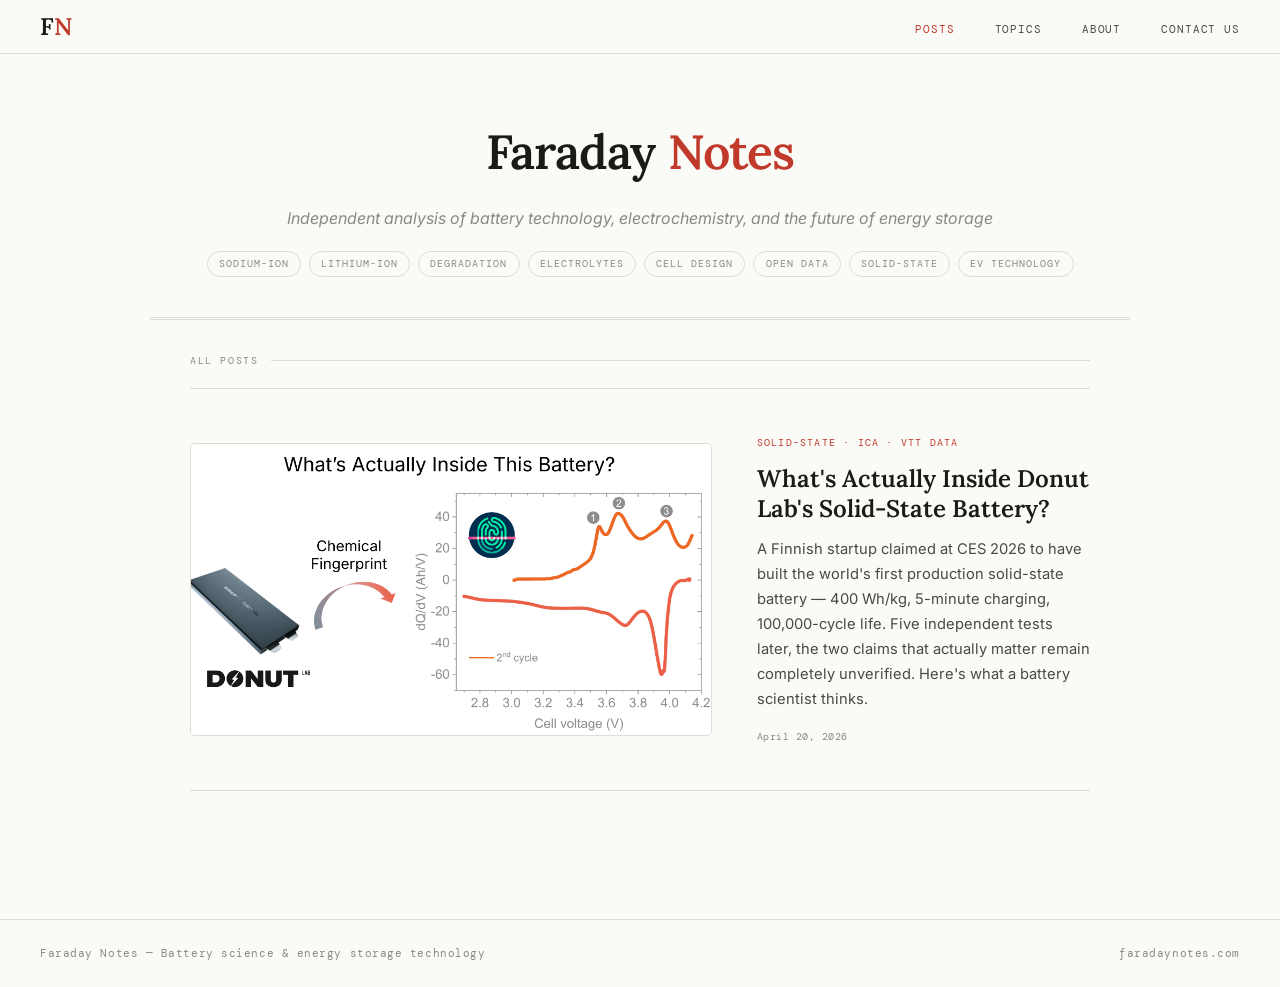
==== commit 15a9deb2: "Update index.html" ====
--- a/index.html
+++ b/index.html
@@ -85,7 +85,7 @@
 
   .post-card {
     display: grid;
-    grid-template-columns: 45% 1fr;
+    grid-template-columns: 58% 1fr;
     gap: 2.8rem;
     align-items: center;
     padding: 2.8rem 0;
@@ -124,7 +124,7 @@
   }
   .post-card-title {
     font-family: var(--display);
-    font-size: 1.75rem;
+    font-size: 1.5rem;
     font-weight: 600;
     line-height: 1.22;
     margin-bottom: 0.85rem;
@@ -132,7 +132,7 @@
     transition: color 0.15s;
   }
   .post-card-excerpt {
-    font-size: 0.95rem;
+    font-size: 0.92rem;
     color: var(--ink-light);
     line-height: 1.7;
     margin-bottom: 1rem;
@@ -164,7 +164,7 @@
   @media (max-width: 800px) {
     .masthead-title { font-size: 2rem; }
     .post-card { grid-template-columns: 1fr; gap: 1.4rem; padding: 2rem 0; }
-    .post-card-title { font-size: 1.4rem; }
+    .post-card-title { font-size: 1.3rem; }
   }
   @media (max-width: 500px) {
     .posts-section { padding: 1.5rem 1.2rem 3rem; }
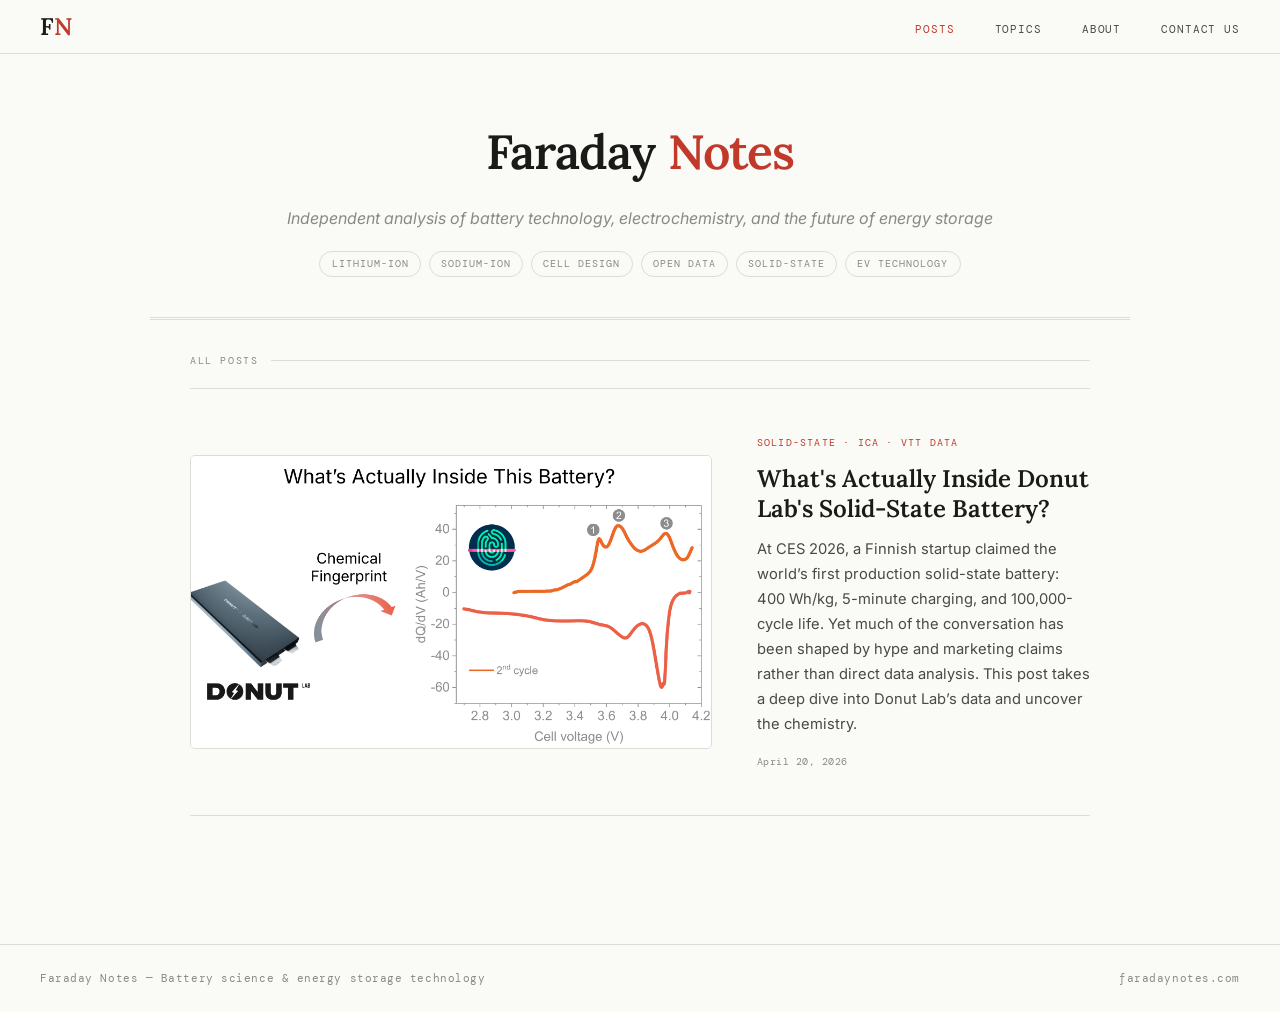
==== commit 5d1ac070: "Update index.html" ====
--- a/index.html
+++ b/index.html
@@ -244,10 +244,8 @@
   <h1 class="masthead-title">Faraday <span>Notes</span></h1>
   <p class="masthead-tagline">Independent analysis of battery technology, electrochemistry, and the future of energy storage</p>
   <div class="masthead-topics">
+    <span class="topic-pill">Lithium-Ion</span>
     <span class="topic-pill">Sodium-Ion</span>
-    <span class="topic-pill">Lithium-Ion</span>
-    <span class="topic-pill">Degradation</span>
-    <span class="topic-pill">Electrolytes</span>
     <span class="topic-pill">Cell Design</span>
     <span class="topic-pill">Open Data</span>
     <span class="topic-pill">Solid-State</span>
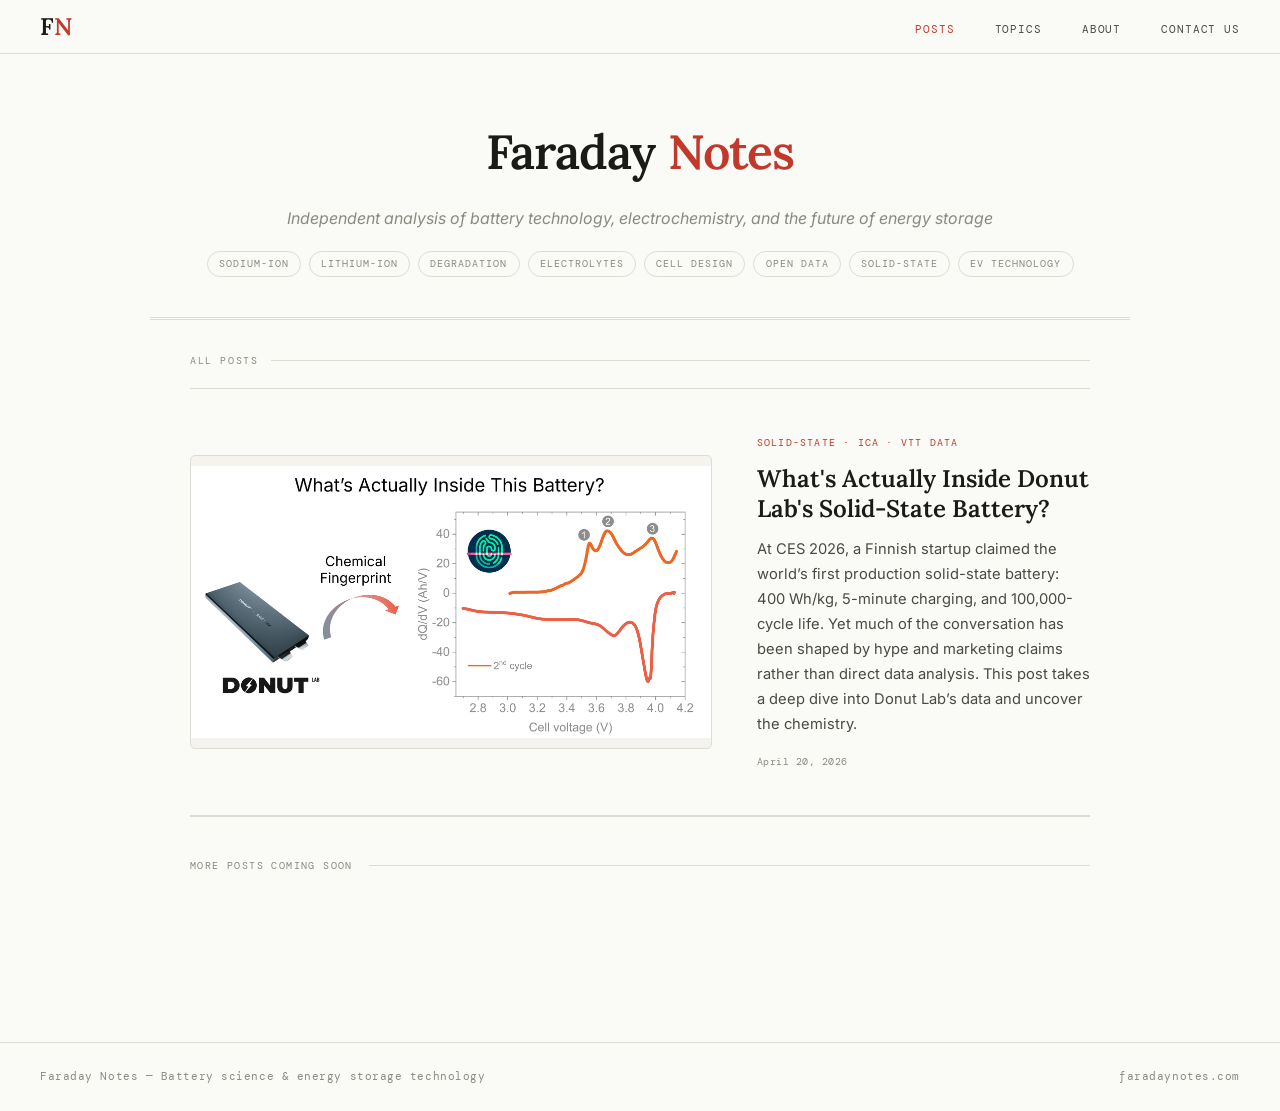
==== commit a91f07d0: "Update index.html" ====
--- a/index.html
+++ b/index.html
@@ -104,11 +104,14 @@
     border-radius: 5px;
     overflow: hidden;
     background: var(--paper-warm);
+    display: flex;
+    align-items: center;
+    justify-content: center;
   }
   .post-card-thumb img {
     width: 100%;
     height: 100%;
-    object-fit: cover;
+    object-fit: contain;
     display: block;
     transition: transform 0.3s ease;
   }
@@ -144,6 +147,29 @@
     letter-spacing: 0.05em;
     display: flex;
     gap: 1.2rem;
+  }
+
+  /* ── Coming soon ── */
+  .coming-soon {
+    border-top: 1px solid var(--rule);
+    padding: 2.5rem 0;
+    display: flex;
+    align-items: center;
+    gap: 1rem;
+  }
+  .coming-soon::after {
+    content: '';
+    flex: 1;
+    height: 1px;
+    background: var(--rule);
+  }
+  .coming-soon-text {
+    font-family: var(--mono);
+    font-size: 10px;
+    letter-spacing: 0.14em;
+    text-transform: uppercase;
+    color: var(--ink-faint);
+    white-space: nowrap;
   }
 
   .load-more-btn {
@@ -209,8 +235,16 @@
     const next = allPosts.slice(rendered, rendered + PAGE_SIZE);
     next.forEach(function (post) { list.appendChild(makeCard(post)); });
     rendered += next.length;
+
     const wrap = document.getElementById('load-more-wrap');
-    wrap.style.display = rendered < allPosts.length ? 'block' : 'none';
+    if (rendered < allPosts.length) {
+      wrap.style.display = 'block';
+    } else {
+      // Show coming soon when all posts are rendered
+      wrap.style.display = 'none';
+      const cs = document.getElementById('coming-soon');
+      if (cs) cs.style.display = 'flex';
+    }
   }
 
   fetch('posts/posts.json')
@@ -244,8 +278,10 @@
   <h1 class="masthead-title">Faraday <span>Notes</span></h1>
   <p class="masthead-tagline">Independent analysis of battery technology, electrochemistry, and the future of energy storage</p>
   <div class="masthead-topics">
+    <span class="topic-pill">Sodium-Ion</span>
     <span class="topic-pill">Lithium-Ion</span>
-    <span class="topic-pill">Sodium-Ion</span>
+    <span class="topic-pill">Degradation</span>
+    <span class="topic-pill">Electrolytes</span>
     <span class="topic-pill">Cell Design</span>
     <span class="topic-pill">Open Data</span>
     <span class="topic-pill">Solid-State</span>
@@ -256,6 +292,9 @@
 <div class="posts-section">
   <div class="section-label">All Posts</div>
   <div class="post-list" id="post-list"></div>
+  <div id="coming-soon" class="coming-soon" style="display:none;">
+    <span class="coming-soon-text">More posts coming soon</span>
+  </div>
   <div id="load-more-wrap" style="text-align:center; padding: 1.5rem 0 0; display:none;">
     <button id="load-more-btn" class="load-more-btn">Load more</button>
   </div>
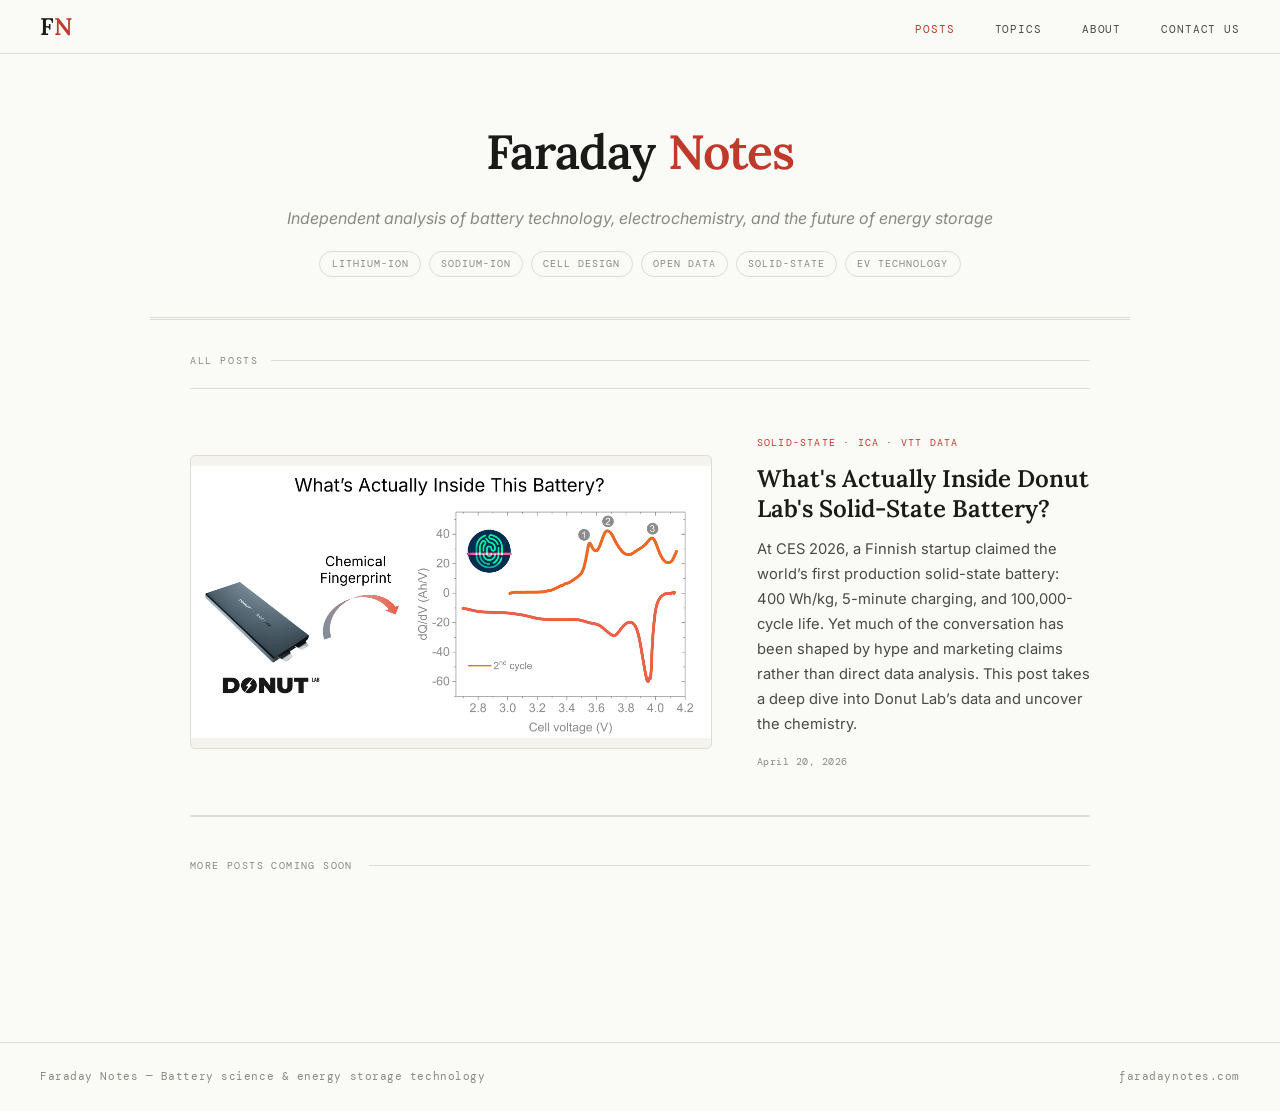
==== commit dd2d284c: "Merge branch 'main' of https://github.com/faradaynotes/faradaynotes.github.io" ====
--- a/index.html
+++ b/index.html
@@ -278,10 +278,8 @@
   <h1 class="masthead-title">Faraday <span>Notes</span></h1>
   <p class="masthead-tagline">Independent analysis of battery technology, electrochemistry, and the future of energy storage</p>
   <div class="masthead-topics">
+    <span class="topic-pill">Lithium-Ion</span>
     <span class="topic-pill">Sodium-Ion</span>
-    <span class="topic-pill">Lithium-Ion</span>
-    <span class="topic-pill">Degradation</span>
-    <span class="topic-pill">Electrolytes</span>
     <span class="topic-pill">Cell Design</span>
     <span class="topic-pill">Open Data</span>
     <span class="topic-pill">Solid-State</span>
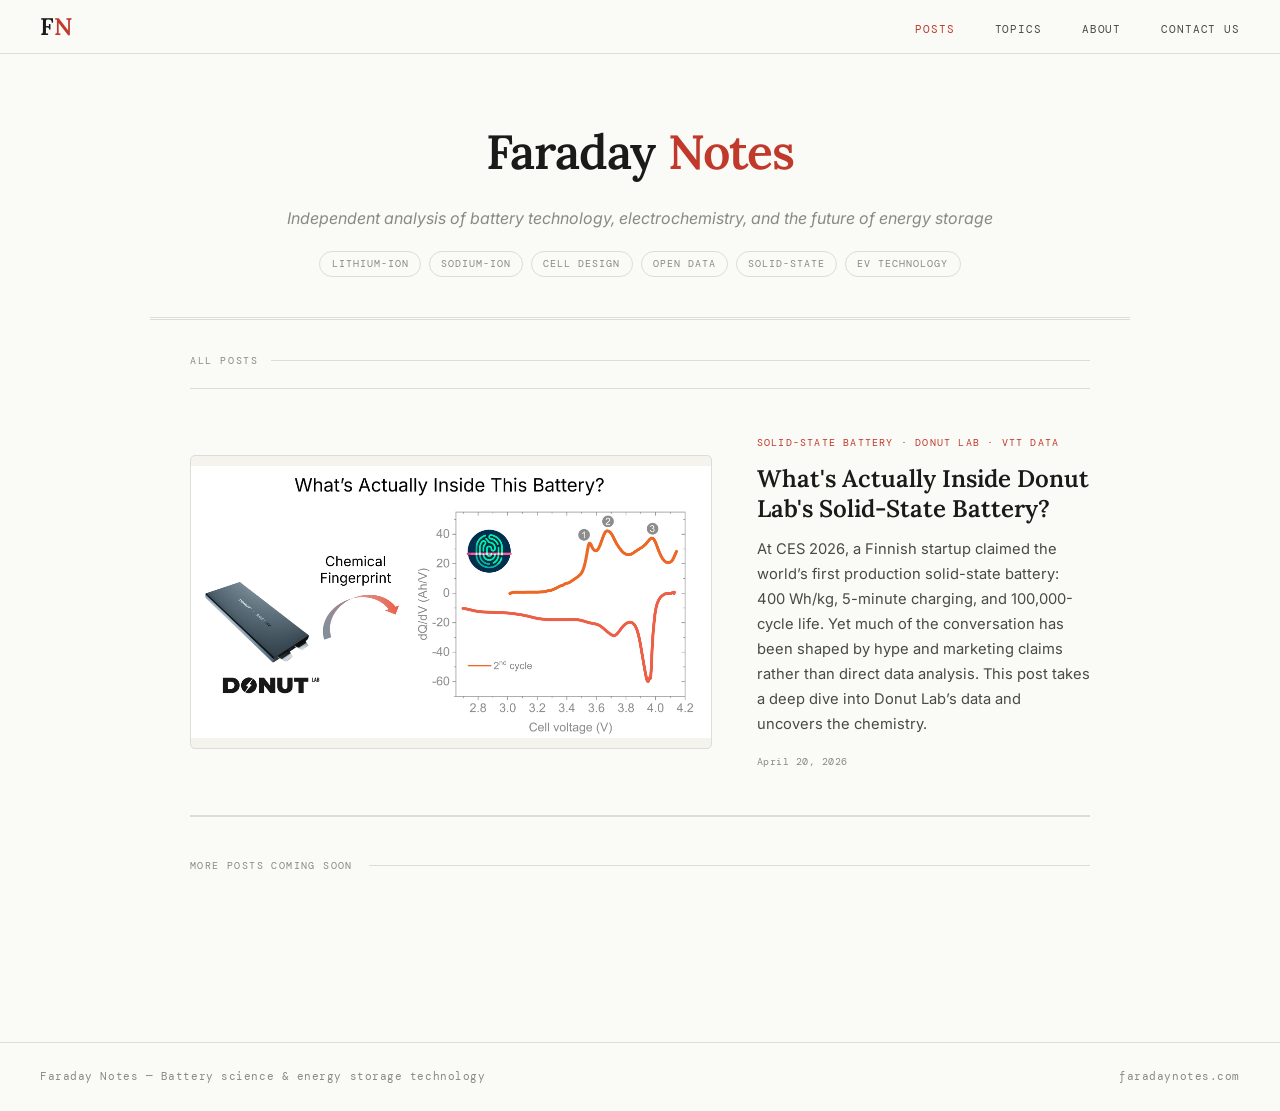
==== commit dc3e6807: "Update index.html" ====
--- a/index.html
+++ b/index.html
@@ -1,5 +1,5 @@
 <!DOCTYPE html>
-<html lang="en">
+<html lang="en"> 
 <head>
 <meta charset="UTF-8">
 <meta name="viewport" content="width=device-width, initial-scale=1.0">
